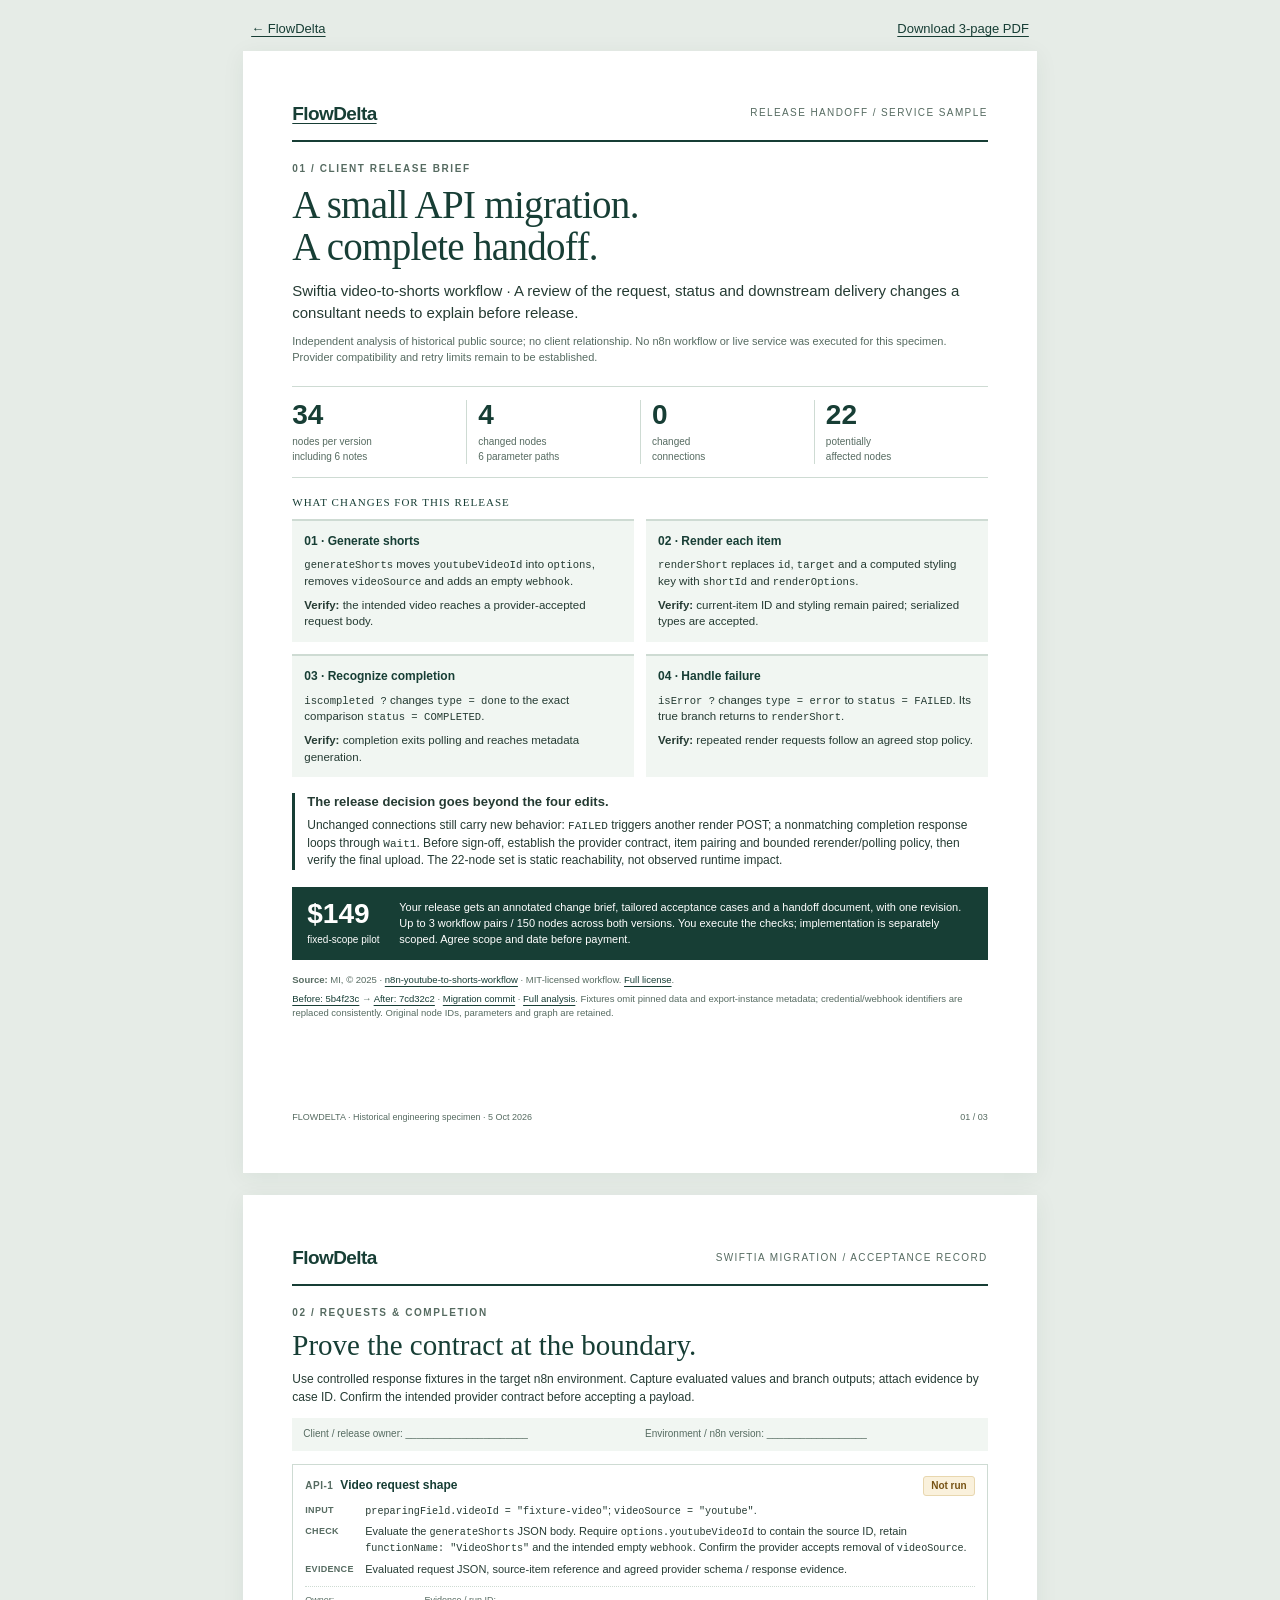
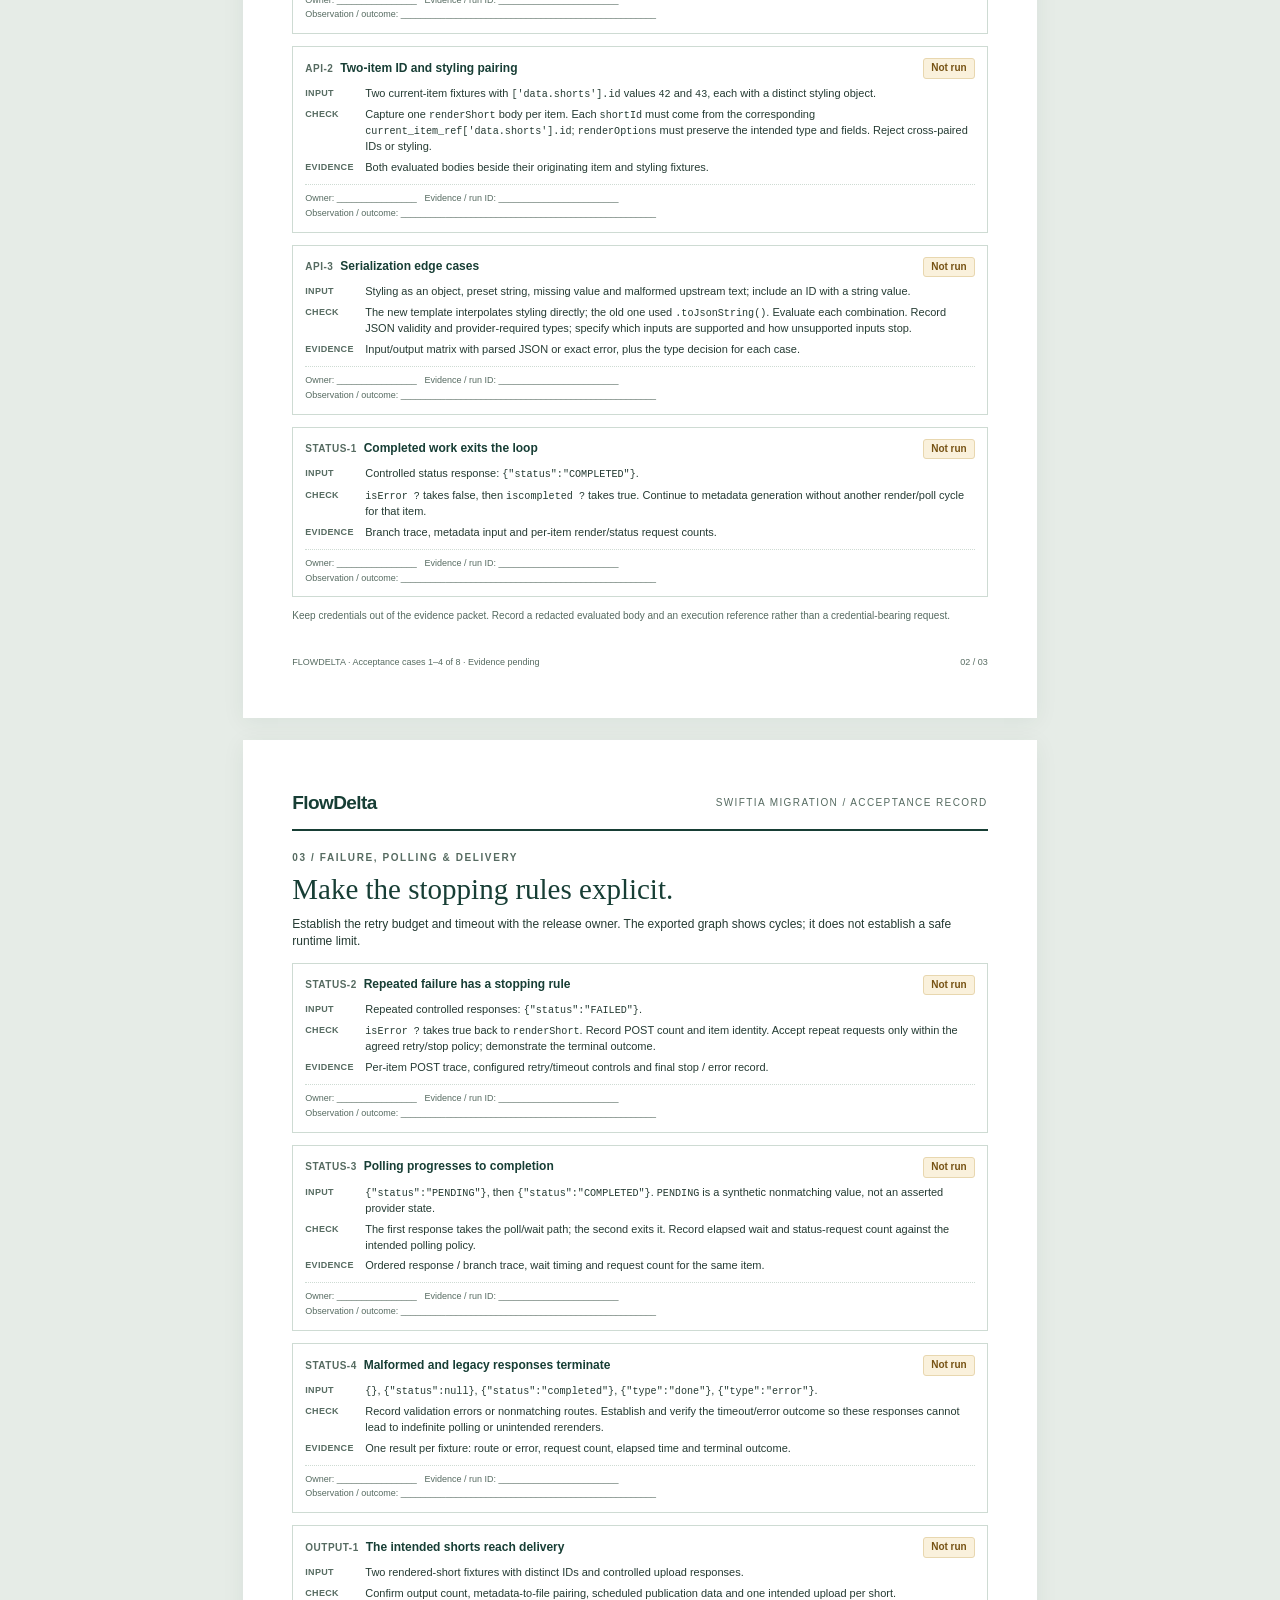
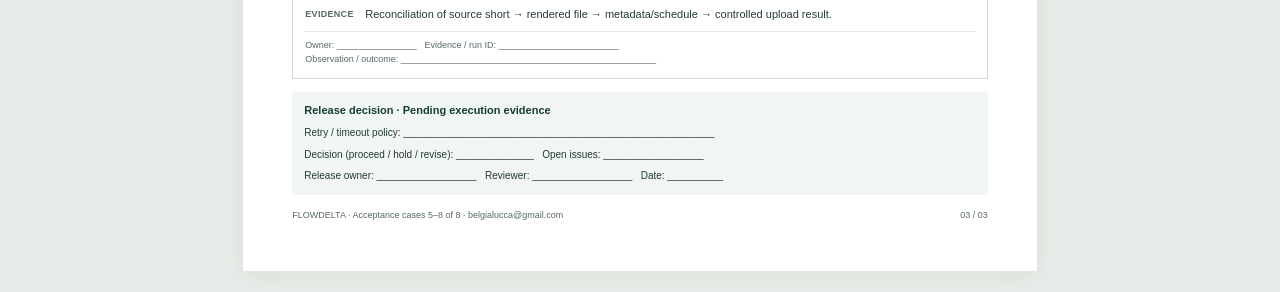
==== examples/service-sample.html @ e8b323b9 "Publish a complete handoff service sample and organize browser regression tests" ====
<!doctype html>
<html lang="en">
<head>
  <meta charset="utf-8">
  <meta name="viewport" content="width=device-width, initial-scale=1">
  <meta name="description" content="A three-page FlowDelta release-handoff service sample: four historical workflow changes, eight tailored acceptance cases, and a client sign-off record.">
  <title>Swiftia migration · Release-handoff service sample · FlowDelta</title>
  <style>
    :root { color-scheme: light; --ink: #173e35; --text: #253b33; --muted: #566b61; --line: #cedbd3; --paper: #fff; --wash: #f1f6f2; --amber: #775314; }
    * { box-sizing: border-box; }
    body { margin: 0; background: #e6ece7; color: var(--text); font: 14px/1.45 Arial, Helvetica, sans-serif; overflow-wrap: anywhere; }
    a { color: var(--ink); text-underline-offset: 3px; }
    p, h1, h2, h3 { margin: 0; }
    p + p { margin-top: 7px; }
    code { font: .92em/1.4 ui-monospace, "SFMono-Regular", Consolas, monospace; overflow-wrap: anywhere; }
    .toolbar { max-width: 210mm; margin: 20px auto 12px; display: flex; justify-content: space-between; gap: 14px; padding: 0 8px; font-size: 13px; }
    .sheet { width: 210mm; min-height: 297mm; margin: 0 auto 22px; padding: 13mm; background: var(--paper); display: flex; flex-direction: column; box-shadow: 0 4px 22px #173e3510; }
    .masthead { display: flex; justify-content: space-between; align-items: center; gap: 12px; padding-bottom: 12px; border-bottom: 2px solid var(--ink); }
    .brand { font-size: 19px; font-weight: 800; letter-spacing: -.6px; color: var(--ink); }
    .doc-label { color: var(--muted); font-size: 10px; letter-spacing: 1.4px; text-transform: uppercase; text-align: right; }
    .eyebrow { font-size: 10px; font-weight: 700; letter-spacing: 1.6px; text-transform: uppercase; color: var(--muted); margin: 20px 0 8px; }
    h1 { font: 39px/1.08 Georgia, "Times New Roman", serif; letter-spacing: -.7px; color: var(--ink); max-width: 620px; }
    h2 { font: 29px/1.13 Georgia, "Times New Roman", serif; color: var(--ink); }
    .intro { font-size: 15px; margin-top: 12px; }
    .context { font-size: 11px; color: var(--muted); margin-top: 10px; }
    .metrics { display: grid; grid-template-columns: repeat(4, 1fr); margin: 20px 0 18px; padding: 13px 0; border-block: 1px solid var(--line); }
    .metric { padding: 0 11px; border-left: 1px solid var(--line); }
    .metric:first-child { padding-left: 0; border-left: 0; }
    .metric strong { display: block; color: var(--ink); font-size: 28px; line-height: 1.1; }
    .metric span { display: block; font-size: 10px; color: var(--muted); margin-top: 5px; }
    .section-title { font-size: 11px; text-transform: uppercase; letter-spacing: 1px; color: var(--ink); margin-bottom: 10px; }
    .changes { display: grid; grid-template-columns: 1fr 1fr; gap: 12px; }
    .change { padding: 12px; background: var(--wash); border-top: 2px solid var(--line); font-size: 11.5px; }
    .change h3 { font-size: 12px; margin-bottom: 6px; color: var(--ink); }
    .change strong { font-weight: 700; }
    .focus { margin-top: 16px; padding-left: 12px; border-left: 3px solid var(--ink); font-size: 12px; }
    .focus h3 { font-size: 13px; margin-bottom: 5px; }
    .offer { background: var(--ink); color: #fff; margin-top: 17px; padding: 13px 15px; display: grid; grid-template-columns: 80px 1fr; gap: 12px; align-items: center; font-size: 11px; }
    .offer strong { font-size: 28px; line-height: 1; }
    .offer small { display: block; font-size: 10px; margin-top: 5px; }
    .provenance { font-size: 9.5px; color: var(--muted); margin-top: 13px; }
    .provenance p + p { margin-top: 5px; }
    .footer { margin-top: auto; padding-top: 14px; display: flex; justify-content: space-between; gap: 12px; font-size: 9px; color: var(--muted); }
    .page-intro { font-size: 12px; margin: 10px 0 12px; }
    .environment { display: grid; grid-template-columns: 1fr 1fr; gap: 10px; padding: 9px 11px; background: var(--wash); color: var(--muted); font-size: 10px; margin-bottom: 13px; }
    .cases { display: grid; gap: 12px; }
    .case { border: 1px solid var(--line); padding: 11px 12px; break-inside: avoid; font-size: 11px; }
    .case-heading { display: flex; align-items: center; justify-content: space-between; gap: 10px; margin-bottom: 7px; }
    .case-heading h3 { font-size: 12px; line-height: 1.3; color: var(--ink); }
    .case-id { color: var(--muted); display: inline-block; margin-right: 7px; font-size: 10px; letter-spacing: .5px; }
    .status { flex: 0 0 auto; background: #faf1dc; color: var(--amber); border: 1px solid #e8d7af; padding: 2px 7px; border-radius: 3px; font-size: 10px; font-weight: 700; }
    .case dl { margin: 0; display: grid; grid-template-columns: 53px 1fr; gap: 5px 7px; }
    .case dt { font-size: 9px; color: var(--muted); font-weight: 700; text-transform: uppercase; letter-spacing: .3px; padding-top: 1px; }
    .case dd { margin: 0; min-width: 0; }
    .record { border-top: 1px dotted var(--line); margin-top: 8px; padding-top: 6px; color: var(--muted); font-size: 9px; line-height: 1.65; }
    .record span { display: block; }
    .note { font-size: 10px; color: var(--muted); margin-top: 12px; }
    .signoff { margin-top: 13px; background: var(--wash); padding: 11px 12px; font-size: 10px; }
    .signoff h3 { font-size: 11px; color: var(--ink); margin-bottom: 7px; }
    .signoff p + p { margin-top: 7px; }
    @media (max-width: 800px) {
      body { background: #fff; }
      .toolbar { margin-top: 14px; padding-inline: 18px; }
      .sheet { width: 100%; min-height: 0; padding: 22px 18px; margin-bottom: 0; box-shadow: none; border-bottom: 6px solid #e6ece7; }
      .footer { margin-top: 18px; }
    }
    @media (max-width: 480px) {
      h1 { font-size: 34px; }
      h2 { font-size: 27px; }
      .doc-label { font-size: 8px; letter-spacing: 1px; }
      .changes { grid-template-columns: 1fr; }
      .metrics { grid-template-columns: 1fr 1fr; gap: 14px 0; }
      .metric:nth-child(3) { border-left: 0; padding-left: 0; }
      .metric span { font-size: 11px; }
      .change, .case { font-size: 12px; }
      .case dl { grid-template-columns: 1fr; gap: 3px; }
      .case dd + dt { margin-top: 5px; }
      .environment { grid-template-columns: 1fr; }
      .offer { grid-template-columns: 66px 1fr; }
      .provenance, .record, .note, .signoff { font-size: 10.5px; }
    }
    @page { size: A4; margin: 12mm; }
    @media print {
      body { background: #fff; -webkit-print-color-adjust: exact; print-color-adjust: exact; }
      .toolbar { display: none; }
      .sheet { width: auto; min-height: 272mm; margin: 0; padding: 0; box-shadow: none; border: 0; break-after: page; }
      .sheet:last-child { break-after: auto; }
      .footer { margin-top: auto; }
      a { text-decoration: none; }
    }
  </style>
</head>
<body>
  <nav class="toolbar" aria-label="Sample navigation"><a href="../">← FlowDelta</a><a href="service-sample.pdf">Download 3-page PDF</a></nav>
  <main>
    <section class="sheet" aria-labelledby="brief-title">
      <header class="masthead"><a class="brand" href="https://blucca.github.io/flowdelta/">FlowDelta</a><span class="doc-label">Release handoff / Service sample</span></header>
      <p class="eyebrow">01 / Client release brief</p>
      <h1 id="brief-title">A small API migration.<br>A complete handoff.</h1>
      <p class="intro">Swiftia video-to-shorts workflow · A review of the request, status and downstream delivery changes a consultant needs to explain before release.</p>
      <p class="context">Independent analysis of historical public source; no client relationship. No n8n workflow or live service was executed for this specimen. Provider compatibility and retry limits remain to be established.</p>

      <div class="metrics" aria-label="Static comparison summary">
        <div class="metric"><strong>34</strong><span>nodes per version<br>including 6 notes</span></div>
        <div class="metric"><strong>4</strong><span>changed nodes<br>6 parameter paths</span></div>
        <div class="metric"><strong>0</strong><span>changed<br>connections</span></div>
        <div class="metric"><strong>22</strong><span>potentially<br>affected nodes</span></div>
      </div>
      <h2 class="section-title">What changes for this release</h2>
      <div class="changes">
        <article class="change"><h3>01 · Generate shorts</h3><p><code>generateShorts</code> moves <code>youtubeVideoId</code> into <code>options</code>, removes <code>videoSource</code> and adds an empty <code>webhook</code>.</p><p><strong>Verify:</strong> the intended video reaches a provider-accepted request body.</p></article>
        <article class="change"><h3>02 · Render each item</h3><p><code>renderShort</code> replaces <code>id</code>, <code>target</code> and a computed styling key with <code>shortId</code> and <code>renderOptions</code>.</p><p><strong>Verify:</strong> current-item ID and styling remain paired; serialized types are accepted.</p></article>
        <article class="change"><h3>03 · Recognize completion</h3><p><code>iscompleted ?</code> changes <code>type = done</code> to the exact comparison <code>status = COMPLETED</code>.</p><p><strong>Verify:</strong> completion exits polling and reaches metadata generation.</p></article>
        <article class="change"><h3>04 · Handle failure</h3><p><code>isError ?</code> changes <code>type = error</code> to <code>status = FAILED</code>. Its true branch returns to <code>renderShort</code>.</p><p><strong>Verify:</strong> repeated render requests follow an agreed stop policy.</p></article>
      </div>
      <div class="focus"><h3>The release decision goes beyond the four edits.</h3><p>Unchanged connections still carry new behavior: <code>FAILED</code> triggers another render POST; a nonmatching completion response loops through <code>Wait1</code>. Before sign-off, establish the provider contract, item pairing and bounded rerender/polling policy, then verify the final upload. The 22-node set is static reachability, not observed runtime impact.</p></div>
      <aside class="offer" aria-label="Pilot service scope"><div><strong>$149</strong><small>fixed-scope pilot</small></div><p>Your release gets an annotated change brief, tailored acceptance cases and a handoff document, with one revision. Up to 3 workflow pairs / 150 nodes across both versions. You execute the checks; implementation is separately scoped. Agree scope and date before payment.</p></aside>
      <div class="provenance"><p><strong>Source:</strong> MI, © 2025 · <a href="https://github.com/mismai-li/n8n-youtube-to-shorts-workflow">n8n-youtube-to-shorts-workflow</a> · MIT-licensed workflow. <a href="https://blucca.github.io/flowdelta/examples/public-cases/swiftia-LICENSE.txt">Full license</a>.</p><p><a href="https://github.com/mismai-li/n8n-youtube-to-shorts-workflow/blob/5b4f23c641b4392763e1ca100f27d71252df6228/video_to_shorts_Automation.json">Before: 5b4f23c</a> → <a href="https://github.com/mismai-li/n8n-youtube-to-shorts-workflow/blob/7cd32c2a6ccbb2ca6edf4bded2534e916fd08985/video_to_shorts_Automation.json">After: 7cd32c2</a> · <a href="https://github.com/mismai-li/n8n-youtube-to-shorts-workflow/commit/7cd32c2a6ccbb2ca6edf4bded2534e916fd08985">Migration commit</a> · <a href="https://github.com/blucca/flowdelta/blob/main/examples/public-cases/CASE-STUDY.md">Full analysis</a>. Fixtures omit pinned data and export-instance metadata; credential/webhook identifiers are replaced consistently. Original node IDs, parameters and graph are retained.</p></div>
      <footer class="footer"><span>FLOWDELTA · Historical engineering specimen · 5 Oct 2026</span><span>01 / 03</span></footer>
    </section>

    <section class="sheet" aria-labelledby="requests-title">
      <header class="masthead"><span class="brand">FlowDelta</span><span class="doc-label">Swiftia migration / Acceptance record</span></header>
      <p class="eyebrow">02 / Requests &amp; completion</p>
      <h2 id="requests-title">Prove the contract at the boundary.</h2>
      <p class="page-intro">Use controlled response fixtures in the target n8n environment. Capture evaluated values and branch outputs; attach evidence by case ID. Confirm the intended provider contract before accepting a payload.</p>
      <div class="environment"><span>Client / release owner: ______________________</span><span>Environment / n8n version: __________________</span></div>
      <div class="cases">
        <article class="case" id="api-1"><div class="case-heading"><h3><span class="case-id">API-1</span>Video request shape</h3><span class="status">Not run</span></div><dl><dt>Input</dt><dd><code>preparingField.videoId = "fixture-video"</code>; <code>videoSource = "youtube"</code>.</dd><dt>Check</dt><dd>Evaluate the <code>generateShorts</code> JSON body. Require <code>options.youtubeVideoId</code> to contain the source ID, retain <code>functionName: "VideoShorts"</code> and the intended empty <code>webhook</code>. Confirm the provider accepts removal of <code>videoSource</code>.</dd><dt>Evidence</dt><dd>Evaluated request JSON, source-item reference and agreed provider schema / response evidence.</dd></dl><div class="record"><span>Owner: ________________ &nbsp; Evidence / run ID: ________________________</span><span>Observation / outcome: ___________________________________________________</span></div></article>
        <article class="case" id="api-2"><div class="case-heading"><h3><span class="case-id">API-2</span>Two-item ID and styling pairing</h3><span class="status">Not run</span></div><dl><dt>Input</dt><dd>Two current-item fixtures with <code>['data.shorts'].id</code> values <code>42</code> and <code>43</code>, each with a distinct styling object.</dd><dt>Check</dt><dd>Capture one <code>renderShort</code> body per item. Each <code>shortId</code> must come from the corresponding <code>current_item_ref['data.shorts'].id</code>; <code>renderOptions</code> must preserve the intended type and fields. Reject cross-paired IDs or styling.</dd><dt>Evidence</dt><dd>Both evaluated bodies beside their originating item and styling fixtures.</dd></dl><div class="record"><span>Owner: ________________ &nbsp; Evidence / run ID: ________________________</span><span>Observation / outcome: ___________________________________________________</span></div></article>
        <article class="case" id="api-3"><div class="case-heading"><h3><span class="case-id">API-3</span>Serialization edge cases</h3><span class="status">Not run</span></div><dl><dt>Input</dt><dd>Styling as an object, preset string, missing value and malformed upstream text; include an ID with a string value.</dd><dt>Check</dt><dd>The new template interpolates styling directly; the old one used <code>.toJsonString()</code>. Evaluate each combination. Record JSON validity and provider-required types; specify which inputs are supported and how unsupported inputs stop.</dd><dt>Evidence</dt><dd>Input/output matrix with parsed JSON or exact error, plus the type decision for each case.</dd></dl><div class="record"><span>Owner: ________________ &nbsp; Evidence / run ID: ________________________</span><span>Observation / outcome: ___________________________________________________</span></div></article>
        <article class="case" id="status-1"><div class="case-heading"><h3><span class="case-id">STATUS-1</span>Completed work exits the loop</h3><span class="status">Not run</span></div><dl><dt>Input</dt><dd>Controlled status response: <code>{"status":"COMPLETED"}</code>.</dd><dt>Check</dt><dd><code>isError ?</code> takes false, then <code>iscompleted ?</code> takes true. Continue to metadata generation without another render/poll cycle for that item.</dd><dt>Evidence</dt><dd>Branch trace, metadata input and per-item render/status request counts.</dd></dl><div class="record"><span>Owner: ________________ &nbsp; Evidence / run ID: ________________________</span><span>Observation / outcome: ___________________________________________________</span></div></article>
      </div>
      <p class="note">Keep credentials out of the evidence packet. Record a redacted evaluated body and an execution reference rather than a credential-bearing request.</p>
      <footer class="footer"><span>FLOWDELTA · Acceptance cases 1–4 of 8 · Evidence pending</span><span>02 / 03</span></footer>
    </section>

    <section class="sheet" aria-labelledby="outcomes-title">
      <header class="masthead"><span class="brand">FlowDelta</span><span class="doc-label">Swiftia migration / Acceptance record</span></header>
      <p class="eyebrow">03 / Failure, polling &amp; delivery</p>
      <h2 id="outcomes-title">Make the stopping rules explicit.</h2>
      <p class="page-intro">Establish the retry budget and timeout with the release owner. The exported graph shows cycles; it does not establish a safe runtime limit.</p>
      <div class="cases">
        <article class="case" id="status-2"><div class="case-heading"><h3><span class="case-id">STATUS-2</span>Repeated failure has a stopping rule</h3><span class="status">Not run</span></div><dl><dt>Input</dt><dd>Repeated controlled responses: <code>{"status":"FAILED"}</code>.</dd><dt>Check</dt><dd><code>isError ?</code> takes true back to <code>renderShort</code>. Record POST count and item identity. Accept repeat requests only within the agreed retry/stop policy; demonstrate the terminal outcome.</dd><dt>Evidence</dt><dd>Per-item POST trace, configured retry/timeout controls and final stop / error record.</dd></dl><div class="record"><span>Owner: ________________ &nbsp; Evidence / run ID: ________________________</span><span>Observation / outcome: ___________________________________________________</span></div></article>
        <article class="case" id="status-3"><div class="case-heading"><h3><span class="case-id">STATUS-3</span>Polling progresses to completion</h3><span class="status">Not run</span></div><dl><dt>Input</dt><dd><code>{"status":"PENDING"}</code>, then <code>{"status":"COMPLETED"}</code>. <code>PENDING</code> is a synthetic nonmatching value, not an asserted provider state.</dd><dt>Check</dt><dd>The first response takes the poll/wait path; the second exits it. Record elapsed wait and status-request count against the intended polling policy.</dd><dt>Evidence</dt><dd>Ordered response / branch trace, wait timing and request count for the same item.</dd></dl><div class="record"><span>Owner: ________________ &nbsp; Evidence / run ID: ________________________</span><span>Observation / outcome: ___________________________________________________</span></div></article>
        <article class="case" id="status-4"><div class="case-heading"><h3><span class="case-id">STATUS-4</span>Malformed and legacy responses terminate</h3><span class="status">Not run</span></div><dl><dt>Input</dt><dd><code>{}</code>, <code>{"status":null}</code>, <code>{"status":"completed"}</code>, <code>{"type":"done"}</code>, <code>{"type":"error"}</code>.</dd><dt>Check</dt><dd>Record validation errors or nonmatching routes. Establish and verify the timeout/error outcome so these responses cannot lead to indefinite polling or unintended rerenders.</dd><dt>Evidence</dt><dd>One result per fixture: route or error, request count, elapsed time and terminal outcome.</dd></dl><div class="record"><span>Owner: ________________ &nbsp; Evidence / run ID: ________________________</span><span>Observation / outcome: ___________________________________________________</span></div></article>
        <article class="case" id="output-1"><div class="case-heading"><h3><span class="case-id">OUTPUT-1</span>The intended shorts reach delivery</h3><span class="status">Not run</span></div><dl><dt>Input</dt><dd>Two rendered-short fixtures with distinct IDs and controlled upload responses.</dd><dt>Check</dt><dd>Confirm output count, metadata-to-file pairing, scheduled publication data and one intended upload per short.</dd><dt>Evidence</dt><dd>Reconciliation of source short → rendered file → metadata/schedule → controlled upload result.</dd></dl><div class="record"><span>Owner: ________________ &nbsp; Evidence / run ID: ________________________</span><span>Observation / outcome: ___________________________________________________</span></div></article>
      </div>
      <section class="signoff" aria-label="Release decision record"><h3>Release decision · Pending execution evidence</h3><p>Retry / timeout policy: ________________________________________________________</p><p>Decision (proceed / hold / revise): ______________ &nbsp; Open issues: __________________</p><p>Release owner: __________________ &nbsp; Reviewer: __________________ &nbsp; Date: __________</p></section>
      <footer class="footer"><span>FLOWDELTA · Acceptance cases 5–8 of 8 · belgialucca@gmail.com</span><span>03 / 03</span></footer>
    </section>
  </main>
</body>
</html>
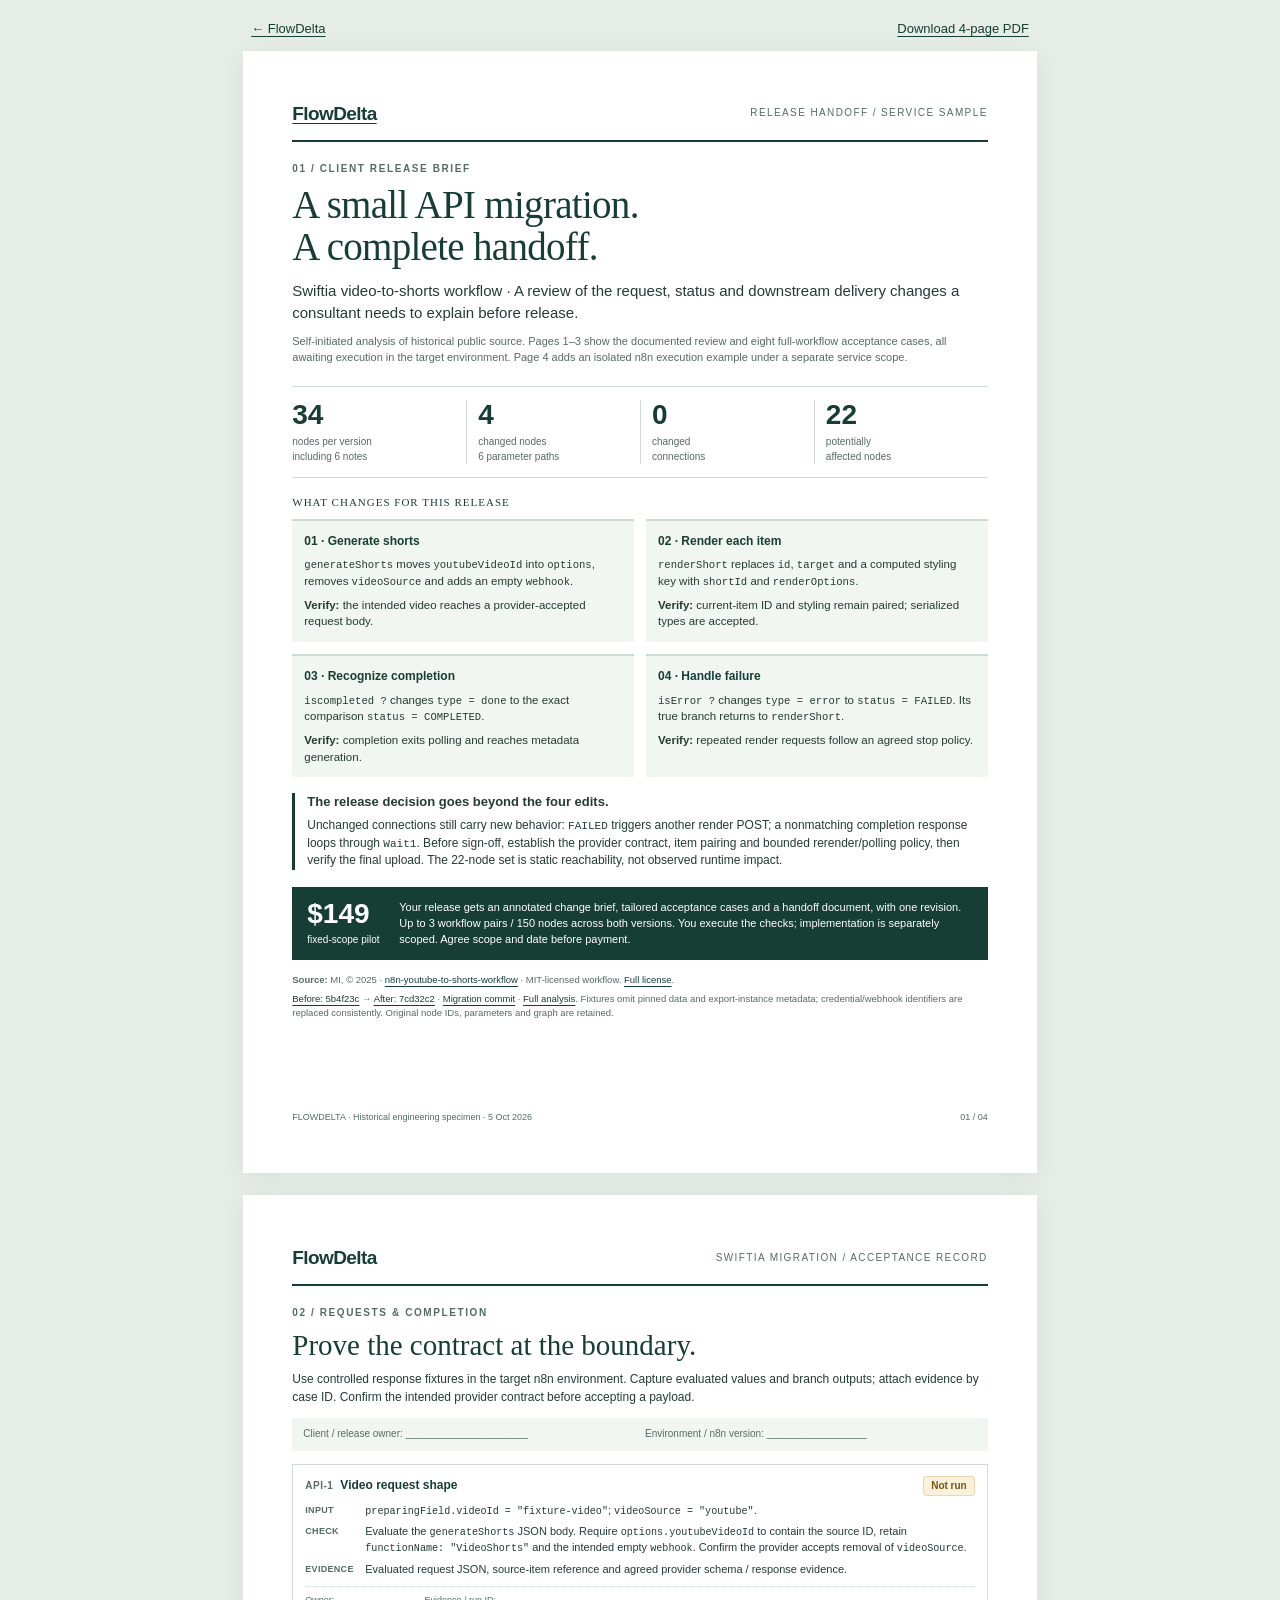
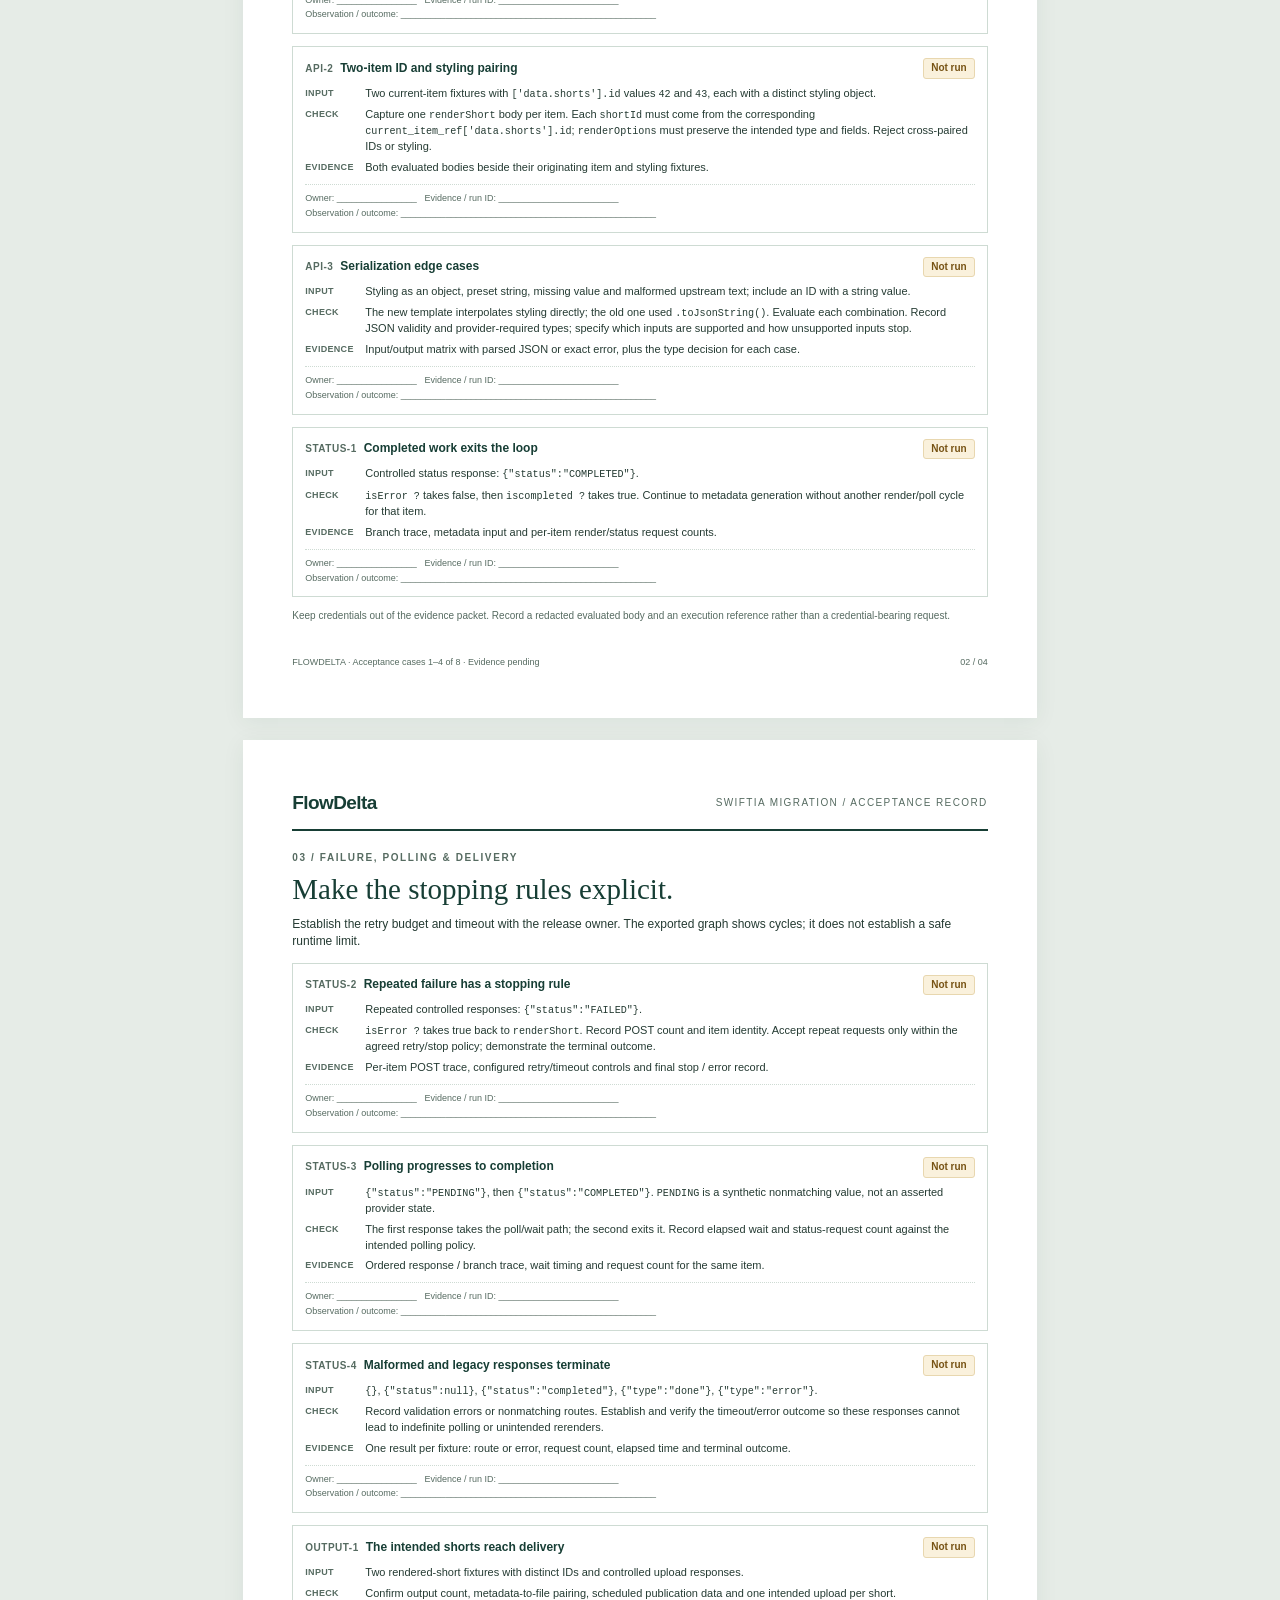
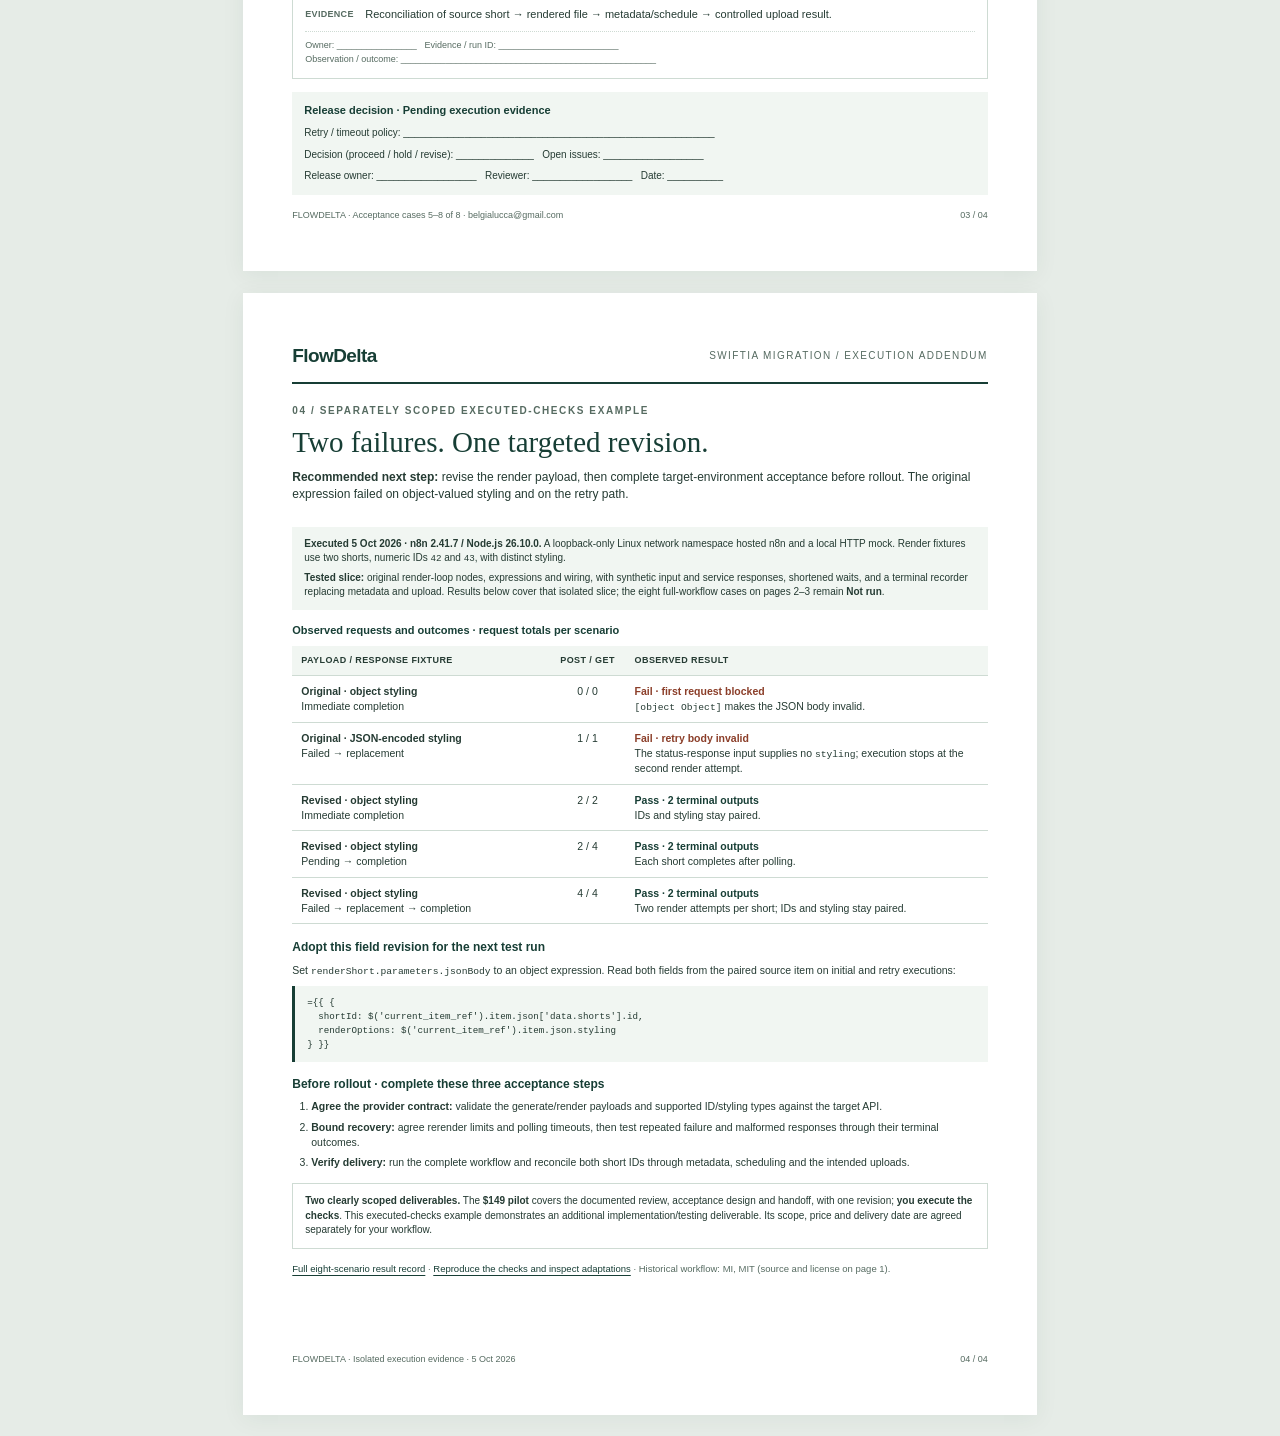
==== commit 39ee27fa: "Show executed findings and next release steps in client handoff sample" ====
--- a/examples/service-sample.html
+++ b/examples/service-sample.html
@@ -3,7 +3,7 @@
 <head>
   <meta charset="utf-8">
   <meta name="viewport" content="width=device-width, initial-scale=1">
-  <meta name="description" content="A three-page FlowDelta release-handoff service sample: four historical workflow changes, eight tailored acceptance cases, and a client sign-off record.">
+  <meta name="description" content="A four-page FlowDelta sample: a release brief, eight acceptance cases, a sign-off record, and a separately scoped executed-checks example with two reproduced failures and a tested payload revision.">
   <title>Swiftia migration · Release-handoff service sample · FlowDelta</title>
   <style>
     :root { color-scheme: light; --ink: #173e35; --text: #253b33; --muted: #566b61; --line: #cedbd3; --paper: #fff; --wash: #f1f6f2; --amber: #775314; }
@@ -58,6 +58,25 @@
     .signoff { margin-top: 13px; background: var(--wash); padding: 11px 12px; font-size: 10px; }
     .signoff h3 { font-size: 11px; color: var(--ink); margin-bottom: 7px; }
     .signoff p + p { margin-top: 7px; }
+    .lab-context { margin: 11px 0 13px; padding: 10px 12px; background: var(--wash); font-size: 10px; }
+    .lab-context p + p { margin-top: 5px; }
+    .evidence-table { width: 100%; border-collapse: collapse; font-size: 10.5px; line-height: 1.4; }
+    .evidence-table caption { text-align: left; font-size: 11px; font-weight: 700; color: var(--ink); margin-bottom: 8px; }
+    .evidence-table th, .evidence-table td { text-align: left; vertical-align: top; padding: 8px 9px; border-bottom: 1px solid var(--line); }
+    .evidence-table thead { background: var(--wash); font-size: 9px; text-transform: uppercase; letter-spacing: .4px; }
+    .evidence-table th:nth-child(2), .evidence-table td:nth-child(2) { width: 76px; text-align: center; white-space: nowrap; }
+    .evidence-table td:first-child { width: 37%; }
+    .evidence-table td strong { display: block; }
+    .lab-fail { color: #8b3e29; }
+    .lab-pass { color: var(--ink); }
+    .revision { margin-top: 15px; }
+    .revision h3, .release-gates h3 { font-size: 12px; color: var(--ink); margin-bottom: 6px; }
+    .revision p { font-size: 10.5px; }
+    .revision pre { margin: 8px 0 0; padding: 10px 12px; background: var(--wash); border-left: 3px solid var(--ink); font-size: 10px; line-height: 1.4; white-space: pre-wrap; }
+    .release-gates { margin-top: 14px; font-size: 10.5px; }
+    .release-gates ol { margin: 0; padding-left: 19px; }
+    .release-gates li + li { margin-top: 5px; }
+    .lab-scope { margin-top: 13px; padding: 10px 12px; border: 1px solid var(--line); font-size: 10px; }
     @media (max-width: 800px) {
       body { background: #fff; }
       .toolbar { margin-top: 14px; padding-inline: 18px; }
@@ -91,14 +110,14 @@
   </style>
 </head>
 <body>
-  <nav class="toolbar" aria-label="Sample navigation"><a href="../">← FlowDelta</a><a href="service-sample.pdf">Download 3-page PDF</a></nav>
+  <nav class="toolbar" aria-label="Sample navigation"><a href="../">← FlowDelta</a><a href="service-sample.pdf">Download 4-page PDF</a></nav>
   <main>
     <section class="sheet" aria-labelledby="brief-title">
       <header class="masthead"><a class="brand" href="https://blucca.github.io/flowdelta/">FlowDelta</a><span class="doc-label">Release handoff / Service sample</span></header>
       <p class="eyebrow">01 / Client release brief</p>
       <h1 id="brief-title">A small API migration.<br>A complete handoff.</h1>
       <p class="intro">Swiftia video-to-shorts workflow · A review of the request, status and downstream delivery changes a consultant needs to explain before release.</p>
-      <p class="context">Independent analysis of historical public source; no client relationship. No n8n workflow or live service was executed for this specimen. Provider compatibility and retry limits remain to be established.</p>
+      <p class="context">Self-initiated analysis of historical public source. Pages 1–3 show the documented review and eight full-workflow acceptance cases, all awaiting execution in the target environment. Page 4 adds an isolated n8n execution example under a separate service scope.</p>
 
       <div class="metrics" aria-label="Static comparison summary">
         <div class="metric"><strong>34</strong><span>nodes per version<br>including 6 notes</span></div>
@@ -116,7 +135,7 @@
       <div class="focus"><h3>The release decision goes beyond the four edits.</h3><p>Unchanged connections still carry new behavior: <code>FAILED</code> triggers another render POST; a nonmatching completion response loops through <code>Wait1</code>. Before sign-off, establish the provider contract, item pairing and bounded rerender/polling policy, then verify the final upload. The 22-node set is static reachability, not observed runtime impact.</p></div>
       <aside class="offer" aria-label="Pilot service scope"><div><strong>$149</strong><small>fixed-scope pilot</small></div><p>Your release gets an annotated change brief, tailored acceptance cases and a handoff document, with one revision. Up to 3 workflow pairs / 150 nodes across both versions. You execute the checks; implementation is separately scoped. Agree scope and date before payment.</p></aside>
       <div class="provenance"><p><strong>Source:</strong> MI, © 2025 · <a href="https://github.com/mismai-li/n8n-youtube-to-shorts-workflow">n8n-youtube-to-shorts-workflow</a> · MIT-licensed workflow. <a href="https://blucca.github.io/flowdelta/examples/public-cases/swiftia-LICENSE.txt">Full license</a>.</p><p><a href="https://github.com/mismai-li/n8n-youtube-to-shorts-workflow/blob/5b4f23c641b4392763e1ca100f27d71252df6228/video_to_shorts_Automation.json">Before: 5b4f23c</a> → <a href="https://github.com/mismai-li/n8n-youtube-to-shorts-workflow/blob/7cd32c2a6ccbb2ca6edf4bded2534e916fd08985/video_to_shorts_Automation.json">After: 7cd32c2</a> · <a href="https://github.com/mismai-li/n8n-youtube-to-shorts-workflow/commit/7cd32c2a6ccbb2ca6edf4bded2534e916fd08985">Migration commit</a> · <a href="https://github.com/blucca/flowdelta/blob/main/examples/public-cases/CASE-STUDY.md">Full analysis</a>. Fixtures omit pinned data and export-instance metadata; credential/webhook identifiers are replaced consistently. Original node IDs, parameters and graph are retained.</p></div>
-      <footer class="footer"><span>FLOWDELTA · Historical engineering specimen · 5 Oct 2026</span><span>01 / 03</span></footer>
+      <footer class="footer"><span>FLOWDELTA · Historical engineering specimen · 5 Oct 2026</span><span>01 / 04</span></footer>
     </section>
 
     <section class="sheet" aria-labelledby="requests-title">
@@ -132,7 +151,7 @@
         <article class="case" id="status-1"><div class="case-heading"><h3><span class="case-id">STATUS-1</span>Completed work exits the loop</h3><span class="status">Not run</span></div><dl><dt>Input</dt><dd>Controlled status response: <code>{"status":"COMPLETED"}</code>.</dd><dt>Check</dt><dd><code>isError ?</code> takes false, then <code>iscompleted ?</code> takes true. Continue to metadata generation without another render/poll cycle for that item.</dd><dt>Evidence</dt><dd>Branch trace, metadata input and per-item render/status request counts.</dd></dl><div class="record"><span>Owner: ________________ &nbsp; Evidence / run ID: ________________________</span><span>Observation / outcome: ___________________________________________________</span></div></article>
       </div>
       <p class="note">Keep credentials out of the evidence packet. Record a redacted evaluated body and an execution reference rather than a credential-bearing request.</p>
-      <footer class="footer"><span>FLOWDELTA · Acceptance cases 1–4 of 8 · Evidence pending</span><span>02 / 03</span></footer>
+      <footer class="footer"><span>FLOWDELTA · Acceptance cases 1–4 of 8 · Evidence pending</span><span>02 / 04</span></footer>
     </section>
 
     <section class="sheet" aria-labelledby="outcomes-title">
@@ -147,7 +166,48 @@
         <article class="case" id="output-1"><div class="case-heading"><h3><span class="case-id">OUTPUT-1</span>The intended shorts reach delivery</h3><span class="status">Not run</span></div><dl><dt>Input</dt><dd>Two rendered-short fixtures with distinct IDs and controlled upload responses.</dd><dt>Check</dt><dd>Confirm output count, metadata-to-file pairing, scheduled publication data and one intended upload per short.</dd><dt>Evidence</dt><dd>Reconciliation of source short → rendered file → metadata/schedule → controlled upload result.</dd></dl><div class="record"><span>Owner: ________________ &nbsp; Evidence / run ID: ________________________</span><span>Observation / outcome: ___________________________________________________</span></div></article>
       </div>
       <section class="signoff" aria-label="Release decision record"><h3>Release decision · Pending execution evidence</h3><p>Retry / timeout policy: ________________________________________________________</p><p>Decision (proceed / hold / revise): ______________ &nbsp; Open issues: __________________</p><p>Release owner: __________________ &nbsp; Reviewer: __________________ &nbsp; Date: __________</p></section>
-      <footer class="footer"><span>FLOWDELTA · Acceptance cases 5–8 of 8 · belgialucca@gmail.com</span><span>03 / 03</span></footer>
+      <footer class="footer"><span>FLOWDELTA · Acceptance cases 5–8 of 8 · belgialucca@gmail.com</span><span>03 / 04</span></footer>
+    </section>
+
+    <section class="sheet execution-sheet" aria-labelledby="execution-title">
+      <header class="masthead"><span class="brand">FlowDelta</span><span class="doc-label">Swiftia migration / Execution addendum</span></header>
+      <p class="eyebrow">04 / Separately scoped executed-checks example</p>
+      <h2 id="execution-title">Two failures. One targeted revision.</h2>
+      <p class="page-intro"><strong>Recommended next step:</strong> revise the render payload, then complete target-environment acceptance before rollout. The original expression failed on object-valued styling and on the retry path.</p>
+      <div class="lab-context">
+        <p><strong>Executed 5 Oct 2026 · n8n 2.41.7 / Node.js 26.10.0.</strong> A loopback-only Linux network namespace hosted n8n and a local HTTP mock. Render fixtures use two shorts, numeric IDs <code>42</code> and <code>43</code>, with distinct styling.</p>
+        <p><strong>Tested slice:</strong> original render-loop nodes, expressions and wiring, with synthetic input and service responses, shortened waits, and a terminal recorder replacing metadata and upload. Results below cover that isolated slice; the eight full-workflow cases on pages 2–3 remain <strong>Not run</strong>.</p>
+      </div>
+      <table class="evidence-table">
+        <caption>Observed requests and outcomes · request totals per scenario</caption>
+        <thead><tr><th scope="col">Payload / response fixture</th><th scope="col">POST / GET</th><th scope="col">Observed result</th></tr></thead>
+        <tbody>
+          <tr data-case="object-completed"><td><strong>Original · object styling</strong>Immediate completion</td><td>0 / 0</td><td><strong class="lab-fail">Fail · first request blocked</strong><code>[object Object]</code> makes the JSON body invalid.</td></tr>
+          <tr data-case="string-failed"><td><strong>Original · JSON-encoded styling</strong>Failed → replacement</td><td>1 / 1</td><td><strong class="lab-fail">Fail · retry body invalid</strong>The status-response input supplies no <code>styling</code>; execution stops at the second render attempt.</td></tr>
+          <tr data-case="proposed-completed"><td><strong>Revised · object styling</strong>Immediate completion</td><td>2 / 2</td><td><strong class="lab-pass">Pass · 2 terminal outputs</strong>IDs and styling stay paired.</td></tr>
+          <tr data-case="proposed-pending"><td><strong>Revised · object styling</strong>Pending → completion</td><td>2 / 4</td><td><strong class="lab-pass">Pass · 2 terminal outputs</strong>Each short completes after polling.</td></tr>
+          <tr data-case="proposed-failed"><td><strong>Revised · object styling</strong>Failed → replacement → completion</td><td>4 / 4</td><td><strong class="lab-pass">Pass · 2 terminal outputs</strong>Two render attempts per short; IDs and styling stay paired.</td></tr>
+        </tbody>
+      </table>
+      <section class="revision" aria-label="Proposed payload revision">
+        <h3>Adopt this field revision for the next test run</h3>
+        <p>Set <code>renderShort.parameters.jsonBody</code> to an object expression. Read both fields from the paired source item on initial and retry executions:</p>
+        <pre><code>={{ {
+  shortId: $('current_item_ref').item.json['data.shorts'].id,
+  renderOptions: $('current_item_ref').item.json.styling
+} }}</code></pre>
+      </section>
+      <section class="release-gates" aria-label="Remaining release acceptance">
+        <h3>Before rollout · complete these three acceptance steps</h3>
+        <ol>
+          <li><strong>Agree the provider contract:</strong> validate the generate/render payloads and supported ID/styling types against the target API.</li>
+          <li><strong>Bound recovery:</strong> agree rerender limits and polling timeouts, then test repeated failure and malformed responses through their terminal outcomes.</li>
+          <li><strong>Verify delivery:</strong> run the complete workflow and reconcile both short IDs through metadata, scheduling and the intended uploads.</li>
+        </ol>
+      </section>
+      <aside class="lab-scope" aria-label="Executed-checks service scope"><strong>Two clearly scoped deliverables.</strong> The <strong>$149 pilot</strong> covers the documented review, acceptance design and handoff, with one revision; <strong>you execute the checks</strong>. This executed-checks example demonstrates an additional implementation/testing deliverable. Its scope, price and delivery date are agreed separately for your workflow.</aside>
+      <p class="provenance"><a href="https://blucca.github.io/flowdelta/examples/runtime-checks/observed-results.json">Full eight-scenario result record</a> · <a href="https://github.com/blucca/flowdelta/blob/main/examples/runtime-checks/README.md">Reproduce the checks and inspect adaptations</a> · Historical workflow: MI, MIT (source and license on page 1).</p>
+      <footer class="footer"><span>FLOWDELTA · Isolated execution evidence · 5 Oct 2026</span><span>04 / 04</span></footer>
     </section>
   </main>
 </body>
